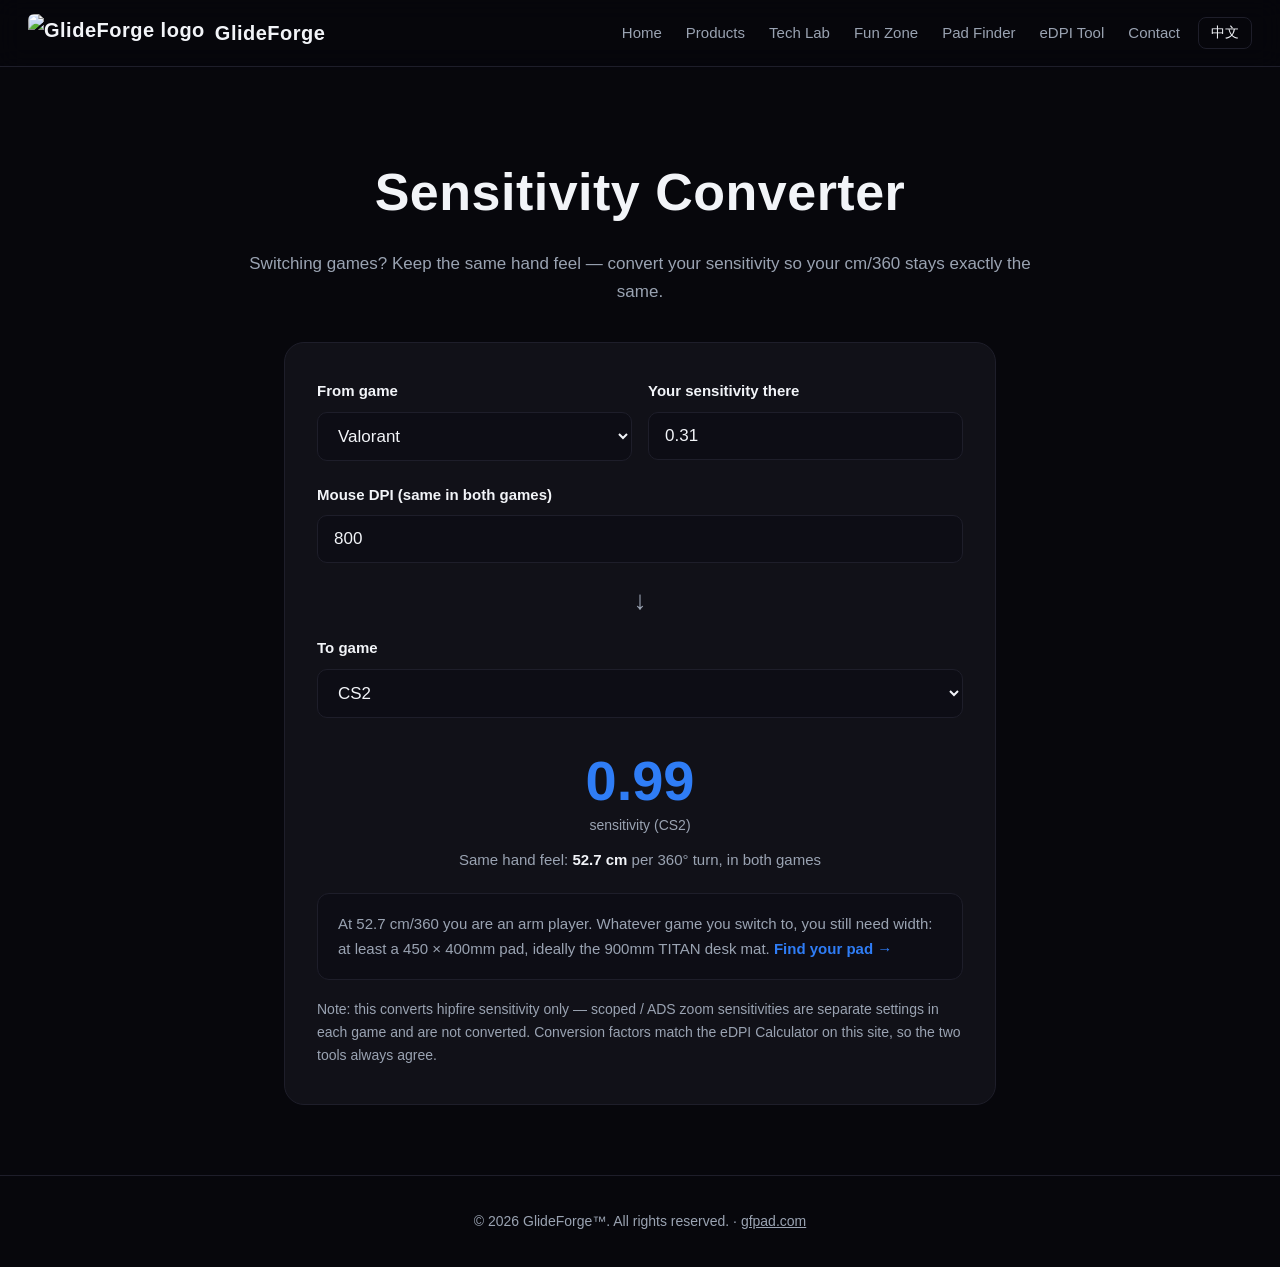
==== converter.html @ 0a0a1545 "Add cross-game Sensitivity Converter page + homepage Explore card" ====
<!DOCTYPE html>
<html lang="en">
<head>
<meta charset="UTF-8">
<meta name="viewport" content="width=device-width, initial-scale=1.0">
<title>Sensitivity Converter — GlideForge</title>
<meta name="description" content="Convert your mouse sensitivity between Valorant, CS2, Apex Legends and Overwatch 2 while keeping the same cm/360 — so your aim feels identical in every game.">
<link rel="icon" href="data:image/svg+xml,<svg xmlns='http://www.w3.org/2000/svg' viewBox='0 0 100 100'><text y='.9em' font-size='90'>⚡</text></svg>">
<style>
:root{--bg:#07070c;--bg2:#0d0d15;--card:#111118;--blue:#2f7df6;--blue2:#1e5fd0;--text:#f2f4f8;--muted:#9aa3b2;--line:#1e1e2a}
*{margin:0;padding:0;box-sizing:border-box}
body{background:var(--bg);color:var(--text);font-family:-apple-system,"Segoe UI",Roboto,"Helvetica Neue",Arial,"PingFang SC","Microsoft YaHei",sans-serif;line-height:1.65}
nav{position:fixed;top:0;left:0;right:0;z-index:50;display:flex;align-items:center;gap:18px;padding:14px 28px;background:rgba(7,7,12,.85);backdrop-filter:blur(12px);border-bottom:1px solid var(--line)}
.brand{display:flex;align-items:center;gap:10px;text-decoration:none;color:var(--text);font-weight:800;font-size:20px;letter-spacing:.5px}
.brand img{height:38px;border-radius:6px}
.links{display:flex;gap:24px;margin-left:auto}
.links a{color:var(--muted);text-decoration:none;font-size:15px}
.links a:hover,.links a.on{color:var(--blue)}
.lang-btn{background:none;border:1px solid var(--line);color:var(--text);border-radius:8px;padding:6px 12px;font-size:14px;cursor:pointer}
.hero{padding:150px 24px 10px;text-align:center;max-width:860px;margin:0 auto}
.hero h1{font-size:clamp(32px,5.5vw,52px);font-weight:900;letter-spacing:.5px;margin-bottom:14px}
.hero p{color:var(--muted);font-size:17px}
.wrap{max-width:760px;margin:0 auto;padding:26px 24px 70px}
.panel{background:var(--card);border:1px solid var(--line);border-radius:20px;padding:36px 32px}
.field{margin-bottom:22px}
.field label{display:block;font-weight:700;margin-bottom:8px;font-size:15px}
.field select,.field input{width:100%;background:var(--bg2);border:1px solid var(--line);color:var(--text);border-radius:10px;padding:13px 16px;font-size:17px;font-family:inherit}
.field select:focus,.field input:focus{outline:none;border-color:var(--blue)}
.row{display:grid;grid-template-columns:1fr 1fr;gap:16px}
.arrow{text-align:center;font-size:26px;color:var(--muted);margin:-6px 0 14px}
.big{text-align:center;padding:10px 0 4px}
.big strong{display:block;font-size:56px;font-weight:900;color:var(--blue);line-height:1.1}
.big span{color:var(--muted);font-size:14px}
.sub{text-align:center;color:var(--muted);font-size:15px;margin-top:6px}
.advice{background:var(--bg2);border:1px solid var(--line);border-radius:12px;padding:18px 20px;margin-top:20px;color:var(--muted);font-size:15px}
.advice b{color:var(--text)}
.advice a{color:var(--blue);font-weight:700;text-decoration:none}
.note{color:var(--muted);font-size:14px;margin-top:18px}
footer{border-top:1px solid var(--line);padding:34px 24px;text-align:center;color:var(--muted);font-size:14px}
footer a{color:var(--muted)}
@media(max-width:640px){.links{display:none}.row{grid-template-columns:1fr}}
</style>
</head>
<body>
<nav>
  <a class="brand" href="index.html"><img src="assets/logo.jpg" alt="GlideForge logo"><span>GlideForge</span></a>
  <div class="links">
    <a href="index.html" data-i18n="nav.home">Home</a>
    <a href="index.html#products" data-i18n="nav.products">Products</a>
    <a href="tech.html" data-i18n="nav.tech">Tech Lab</a>
    <a href="fun.html" data-i18n="nav.fun">Fun Zone</a>
    <a href="finder.html" data-i18n="nav.finder">Pad Finder</a>
    <a href="edpi.html" data-i18n="nav.edpi">eDPI Tool</a>
    <a href="index.html#contact" data-i18n="nav.contact">Contact</a>
  </div>
  <button class="lang-btn" id="langBtn">中文</button>
</nav>

<header class="hero">
  <h1 data-i18n="hero.h1">Sensitivity Converter</h1>
  <p data-i18n="hero.sub">Switching games? Keep the same hand feel — convert your sensitivity so your cm/360 stays exactly the same.</p>
</header>

<main class="wrap">
  <div class="panel">
    <div class="row">
      <div class="field">
        <label data-i18n="f.from">From game</label>
        <select id="fromGame">
          <option value="valorant">Valorant</option>
          <option value="cs2">CS2</option>
          <option value="apex">Apex Legends</option>
          <option value="ow2">Overwatch 2</option>
        </select>
      </div>
      <div class="field">
        <label data-i18n="f.fromSens">Your sensitivity there</label>
        <input id="fromSens" type="number" value="0.31" min="0.01" max="100" step="0.01">
      </div>
    </div>
    <div class="field">
      <label data-i18n="f.dpi">Mouse DPI (same in both games)</label>
      <input id="dpi" type="number" value="800" min="100" max="32000" step="50">
    </div>
    <div class="arrow">↓</div>
    <div class="field">
      <label data-i18n="f.to">To game</label>
      <select id="toGame">
        <option value="valorant">Valorant</option>
        <option value="cs2" selected>CS2</option>
        <option value="apex">Apex Legends</option>
        <option value="ow2">Overwatch 2</option>
      </select>
    </div>
    <div class="big"><strong id="toSensOut">0.99</strong><span id="toSensLbl" data-i18n="o.sens">sensitivity in CS2</span></div>
    <p class="sub"><span data-i18n="o.cm">Same hand feel:</span> <b id="cmOut" style="color:var(--text)">52.7 cm</b> <span data-i18n="o.cm2">per 360° turn, in both games</span></p>
    <div class="advice" id="advice"></div>
    <p class="note" data-i18n="note">Note: this converts hipfire sensitivity only — scoped / ADS zoom sensitivities are separate settings in each game and are not converted. Conversion factors match the eDPI Calculator on this site, so the two tools always agree.</p>
  </div>
</main>

<footer>
  <p>© 2026 GlideForge™. <span data-i18n="footer.rights">All rights reserved.</span> · <a href="index.html">gfpad.com</a></p>
</footer>

<script>
const I18N = {
en: {
"nav.home":"Home","nav.products":"Products","nav.tech":"Tech Lab","nav.fun":"Fun Zone","nav.finder":"Pad Finder","nav.edpi":"eDPI Tool","nav.contact":"Contact",
"hero.h1":"Sensitivity Converter","hero.sub":"Switching games? Keep the same hand feel — convert your sensitivity so your cm/360 stays exactly the same.",
"f.from":"From game","f.fromSens":"Your sensitivity there","f.dpi":"Mouse DPI (same in both games)","f.to":"To game",
"o.sens":"sensitivity","o.cm":"Same hand feel:","o.cm2":"per 360° turn, in both games",
"a.low":"At {cm} cm/360 you are an arm player. Whatever game you switch to, you still need width: at least a 450 × 400mm pad, ideally the 900mm TITAN desk mat.",
"a.mid":"At {cm} cm/360 you're in hybrid territory. A 450 × 400mm pad (SWIFT or CONTROL) covers a full 180 with room to spare.",
"a.high":"At {cm} cm/360 you're a wrist player. Any GlideForge size works — pick your surface by feel: SWIFT for glide, CONTROL for stopping power.",
"a.link":"Find your pad →","footer.rights":"All rights reserved.",
"note":"Note: this converts hipfire sensitivity only — scoped / ADS zoom sensitivities are separate settings in each game and are not converted. Conversion factors match the eDPI Calculator on this site, so the two tools always agree."
},
zh: {
"nav.home":"首页","nav.products":"产品","nav.tech":"科技小站","nav.fun":"娱乐专区","nav.finder":"选垫器","nav.edpi":"eDPI 工具","nav.contact":"联系我们",
"hero.h1":"灵敏度换算器","hero.sub":"换游戏玩，手感不用重练——按相同的 cm/360° 把灵敏度换算过去，鼠标一上手就是原来的感觉。",
"f.from":"原游戏","f.fromSens":"你在原游戏的灵敏度","f.dpi":"鼠标 DPI（两边相同）","f.to":"目标游戏",
"o.sens":"灵敏度","o.cm":"手感不变：","o.cm2":"转身 360°，两个游戏完全一样",
"a.low":"{cm} 厘米/360°，你是手臂流。换到哪个游戏都一样需要宽度：至少 450×400mm，最好直接 900mm 的 TITAN 桌垫。",
"a.mid":"{cm} 厘米/360°，你在混合区间。450×400mm 的垫子（SWIFT 或 CONTROL）足够完成一次完整的 180 度转身还有富余。",
"a.high":"{cm} 厘米/360°，你是手腕流。GlideForge 哪个尺寸都够用——按手感选面：SWIFT 图滑，CONTROL 图停得稳。",
"a.link":"去选你的垫子 →","footer.rights":"保留所有权利。",
"note":"说明：只换算腰射（不开镜）灵敏度——各游戏的开镜/机瞄灵敏度是独立设置，不在此换算内。换算系数与本站 eDPI 计算器一致，两处工具永远对得上。"
}};
// Yaw factors (degrees per count) — identical to edpi.html, so both tools agree.
const GAMES = {
  valorant: { yaw: 0.07,   defSens: 0.31 },
  cs2:      { yaw: 0.022,  defSens: 1.25 },
  apex:     { yaw: 0.022,  defSens: 1.5 },
  ow2:      { yaw: 0.0066, defSens: 5.0 }
};
const GAME_NAME = { valorant: "Valorant", cs2: "CS2", apex: "Apex Legends", ow2: "Overwatch 2" };
let lang = "en";
try { lang = localStorage.getItem("gf-lang") || "en"; } catch(e) {}
const T = k => I18N[lang][k] || k;
function apply(l){
  lang = l;
  document.querySelectorAll("[data-i18n]").forEach(el => {
    const k = el.getAttribute("data-i18n");
    if (I18N[l][k]) el.innerHTML = I18N[l][k];
  });
  document.getElementById("langBtn").textContent = l === "zh" ? "EN" : "中文";
  document.documentElement.lang = l === "zh" ? "zh-CN" : "en";
  try { localStorage.setItem("gf-lang", l); } catch(e) {}
  calc();
}
document.getElementById("langBtn").addEventListener("click", () => apply(lang === "zh" ? "en" : "zh"));
const fromGameEl = document.getElementById("fromGame");
const toGameEl = document.getElementById("toGame");
const fromSensEl = document.getElementById("fromSens");
const dpiEl = document.getElementById("dpi");
fromGameEl.addEventListener("change", () => { fromSensEl.value = GAMES[fromGameEl.value].defSens; calc(); });
toGameEl.addEventListener("change", calc);
fromSensEl.addEventListener("input", calc);
dpiEl.addEventListener("input", calc);
function calc(){
  const gf = GAMES[fromGameEl.value], gt = GAMES[toGameEl.value];
  const dpi = parseFloat(dpiEl.value) || 0;
  const sens = parseFloat(fromSensEl.value) || 0;
  // cm/360 is the game-independent quantity: cm = 914.4 / (DPI * sens * yaw)
  const cm = (dpi > 0 && sens > 0) ? (914.4 / (dpi * sens * gf.yaw)) : 0;
  const toSens = cm ? (914.4 / (cm * dpi * gt.yaw)) : 0;
  document.getElementById("toSensOut").textContent = toSens ? toSens.toFixed(2) : "—";
  document.getElementById("toSensLbl").textContent = T("o.sens") + " (" + GAME_NAME[toGameEl.value] + ")";
  document.getElementById("cmOut").textContent = cm ? cm.toFixed(1) + " cm" : "—";
  const adv = document.getElementById("advice");
  if (!cm) { adv.innerHTML = ""; return; }
  const key = cm >= 45 ? "a.low" : (cm >= 30 ? "a.mid" : "a.high");
  adv.innerHTML = T(key).replace("{cm}", cm.toFixed(1)) + ' <a href="finder.html">' + T("a.link") + "</a>";
}
apply(lang);
</script>
</body>
</html>
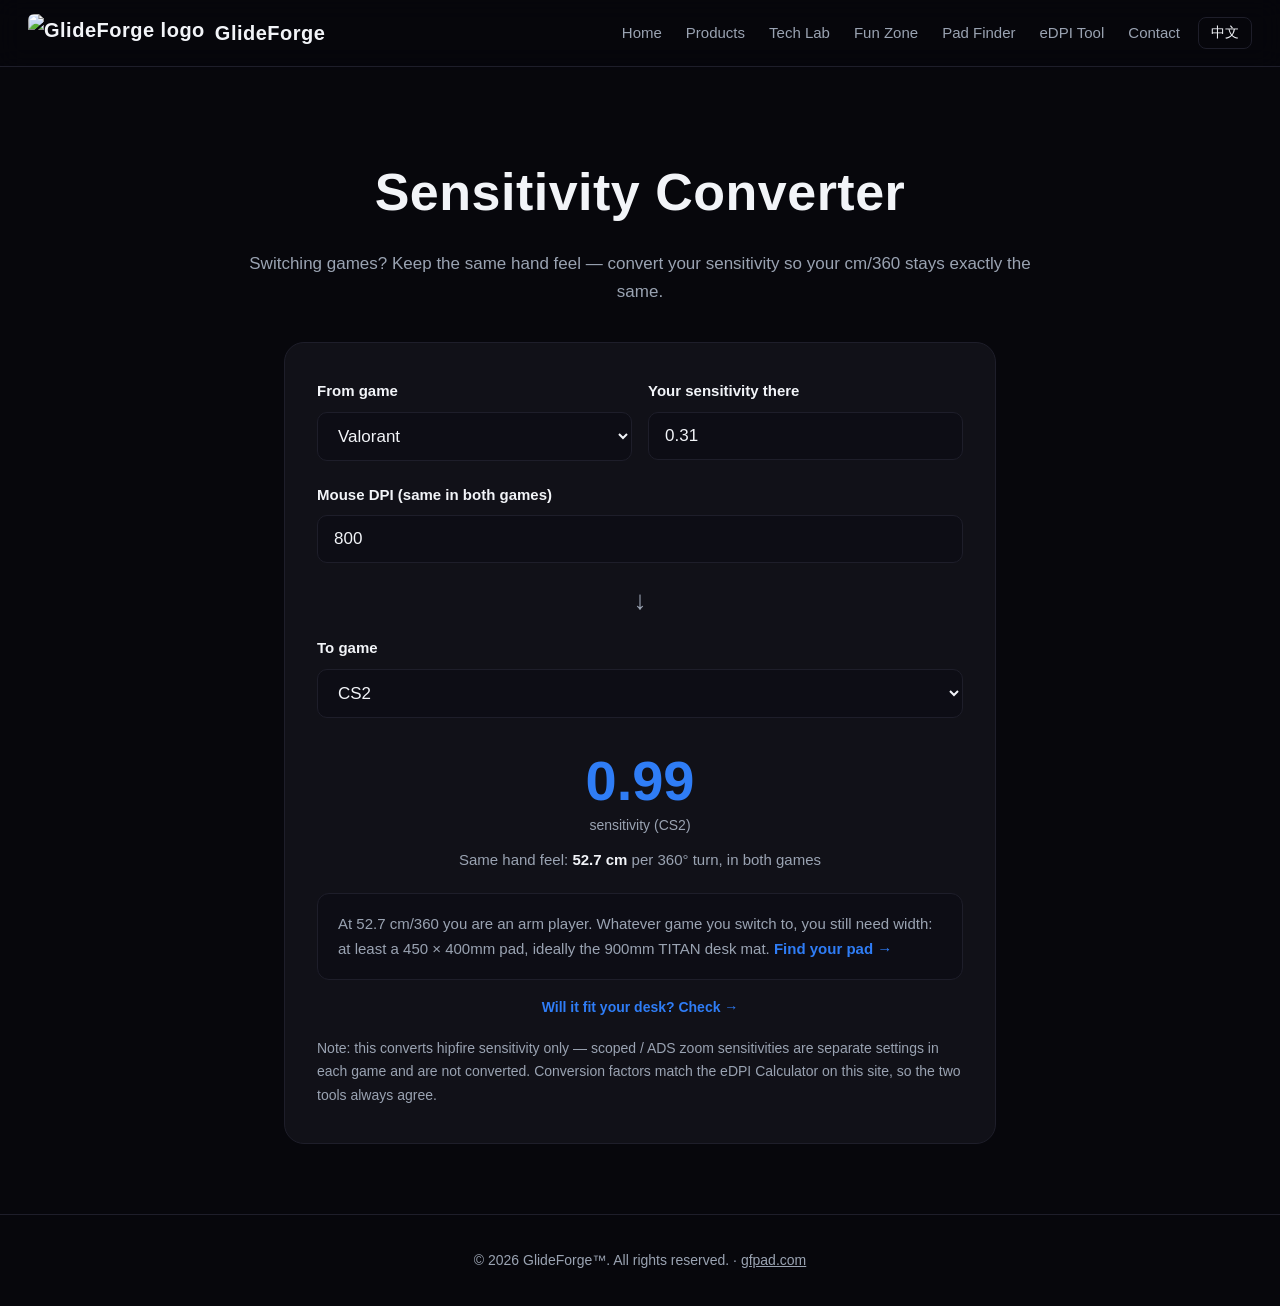
==== commit 65cc2588: "Add Desk Fit Checker page + homepage card + fit links from eDPI/Converter" ====
--- a/converter.html
+++ b/converter.html
@@ -95,6 +95,7 @@
     <div class="big"><strong id="toSensOut">0.99</strong><span id="toSensLbl" data-i18n="o.sens">sensitivity in CS2</span></div>
     <p class="sub"><span data-i18n="o.cm">Same hand feel:</span> <b id="cmOut" style="color:var(--text)">52.7 cm</b> <span data-i18n="o.cm2">per 360° turn, in both games</span></p>
     <div class="advice" id="advice"></div>
+    <p class="note" style="text-align:center;margin-top:16px"><a id="deskLink" href="deskfit.html" style="color:var(--blue);font-weight:700;text-decoration:none" data-i18n="desk.link">Will it fit your desk? Check →</a></p>
     <p class="note" data-i18n="note">Note: this converts hipfire sensitivity only — scoped / ADS zoom sensitivities are separate settings in each game and are not converted. Conversion factors match the eDPI Calculator on this site, so the two tools always agree.</p>
   </div>
 </main>
@@ -113,7 +114,7 @@
 "a.low":"At {cm} cm/360 you are an arm player. Whatever game you switch to, you still need width: at least a 450 × 400mm pad, ideally the 900mm TITAN desk mat.",
 "a.mid":"At {cm} cm/360 you're in hybrid territory. A 450 × 400mm pad (SWIFT or CONTROL) covers a full 180 with room to spare.",
 "a.high":"At {cm} cm/360 you're a wrist player. Any GlideForge size works — pick your surface by feel: SWIFT for glide, CONTROL for stopping power.",
-"a.link":"Find your pad →","footer.rights":"All rights reserved.",
+"a.link":"Find your pad →","footer.rights":"All rights reserved.","desk.link":"Will it fit your desk? Check →",
 "note":"Note: this converts hipfire sensitivity only — scoped / ADS zoom sensitivities are separate settings in each game and are not converted. Conversion factors match the eDPI Calculator on this site, so the two tools always agree."
 },
 zh: {
@@ -124,7 +125,7 @@
 "a.low":"{cm} 厘米/360°，你是手臂流。换到哪个游戏都一样需要宽度：至少 450×400mm，最好直接 900mm 的 TITAN 桌垫。",
 "a.mid":"{cm} 厘米/360°，你在混合区间。450×400mm 的垫子（SWIFT 或 CONTROL）足够完成一次完整的 180 度转身还有富余。",
 "a.high":"{cm} 厘米/360°，你是手腕流。GlideForge 哪个尺寸都够用——按手感选面：SWIFT 图滑，CONTROL 图停得稳。",
-"a.link":"去选你的垫子 →","footer.rights":"保留所有权利。",
+"a.link":"去选你的垫子 →","footer.rights":"保留所有权利。","desk.link":"你的桌子放得下吗？去检查 →",
 "note":"说明：只换算腰射（不开镜）灵敏度——各游戏的开镜/机瞄灵敏度是独立设置，不在此换算内。换算系数与本站 eDPI 计算器一致，两处工具永远对得上。"
 }};
 // Yaw factors (degrees per count) — identical to edpi.html, so both tools agree.
@@ -172,6 +173,7 @@
   if (!cm) { adv.innerHTML = ""; return; }
   const key = cm >= 45 ? "a.low" : (cm >= 30 ? "a.mid" : "a.high");
   adv.innerHTML = T(key).replace("{cm}", cm.toFixed(1)) + ' <a href="finder.html">' + T("a.link") + "</a>";
+  const dl = document.getElementById("deskLink"); if (dl) dl.href = "deskfit.html?cm=" + cm.toFixed(1);
 }
 apply(lang);
 </script>
